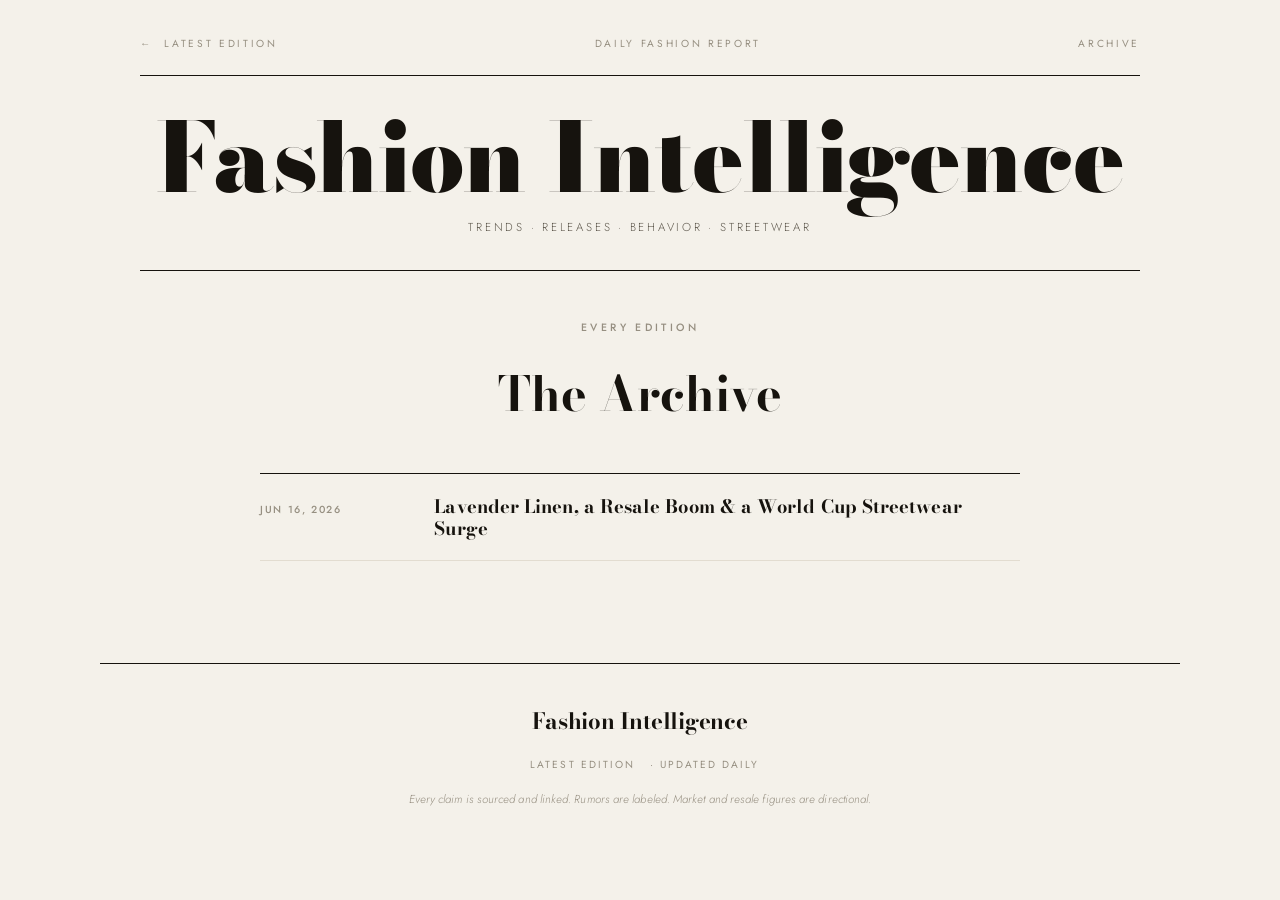
==== docs/archive.html @ b0eaf0b9 "Fashion Intelligence — initial site Standalone daily fashion-intelligence report site (separate from" ====
<!DOCTYPE html>
<html lang="en">
<head>
  <meta charset="UTF-8" />
  <meta name="viewport" content="width=device-width, initial-scale=1.0" />
  <title>Archive — Fashion Intelligence</title>
  <link rel="preconnect" href="https://fonts.googleapis.com" />
  <link rel="preconnect" href="https://fonts.gstatic.com" crossorigin />
  <link href="https://fonts.googleapis.com/css2?family=Bodoni+Moda:ital,opsz,wght@0,6..96,400;0,6..96,700;0,6..96,900;1,6..96,400;1,6..96,700&family=Jost:ital,wght@0,300;0,400;0,500;1,400&display=swap" rel="stylesheet" />
  <link rel="stylesheet" href="style.css" />
</head>
<body>

  <header class="site-head container">
    <div class="topline">
      <span><a href="index.html">&larr;&nbsp;&nbsp;Latest Edition</a></span>
      <span>Daily Fashion Report</span>
      <span>Archive</span>
    </div>
    <div class="wordmark-block">
      <h1 class="wordmark">Fashion Intelligence</h1>
      <p class="tagline">Trends · Releases · Behavior · Streetwear</p>
    </div>
  </header>

  <main class="container">
    <div class="page-head">
      <span class="kicker">Every Edition</span>
      <h1>The Archive</h1>
    </div>

    <section class="section" style="border-bottom:none; padding-top:0;">
      <ul class="archive-list">
        <li class="archive-item">
          <span class="archive-date">Jun 16, 2026</span>
          <span class="archive-headline">
            <a href="editions/2026-06-16.html">Lavender Linen, a Resale Boom &amp; a World Cup Streetwear Surge</a>
          </span>
        </li>
      </ul>
    </section>
  </main>

  <footer class="site-foot container">
    <div class="foot-mark">Fashion Intelligence</div>
    <div class="foot-links">
      <a href="index.html">Latest Edition</a> · Updated Daily
    </div>
    <p class="foot-note">Every claim is sourced and linked. Rumors are labeled. Market and resale figures are directional.</p>
  </footer>

</body>
</html>
---- docs/style.css ----
/* ═══════════════════════════════════════════════════════════════════════
   FASHION INTELLIGENCE — Design System
   Sleek editorial aesthetic · Bodoni Moda (display) + Jost (sans)
   ═══════════════════════════════════════════════════════════════════════ */

/* ── Reset ─────────────────────────────────────────────────────────────── */
*, *::before, *::after { box-sizing: border-box; margin: 0; padding: 0; }

/* ── Tokens ────────────────────────────────────────────────────────────── */
:root {
  --bone:        #f4f1ea;   /* page background */
  --paper:       #faf8f3;   /* raised surfaces */
  --ink:         #16130e;   /* near-black */
  --ink-soft:    #5f594e;   /* secondary text */
  --ink-faint:   #968f81;   /* tertiary / meta */
  --line:        #e2dcd0;   /* hairlines */
  --line-mid:    #cfc7b7;
  --line-strong: #16130e;   /* rules */
  --invert-bg:   #16130e;   /* dark panels */
  --invert-tx:   #f4f1ea;

  --display: 'Bodoni Moda', 'Didot', 'Times New Roman', serif;
  --sans:    'Jost', 'Helvetica Neue', Arial, sans-serif;

  --maxw: 1080px;
  --readw: 760px;
}

/* ── Base ──────────────────────────────────────────────────────────────── */
html {
  background: var(--bone);
  -webkit-text-size-adjust: 100%;
  scroll-behavior: smooth;
}

body {
  font-family: var(--sans);
  font-weight: 300;
  color: var(--ink);
  background: var(--bone);
  line-height: 1.7;
  letter-spacing: 0.005em;
  -webkit-font-smoothing: antialiased;
}

.container {
  max-width: var(--maxw);
  margin: 0 auto;
  padding: 0 2.5rem;
}

a { color: var(--ink); text-decoration: none; }
a:hover { text-decoration: underline; text-underline-offset: 3px; }

::selection { background: var(--ink); color: var(--bone); }

/* ── Shared atoms ──────────────────────────────────────────────────────── */
.kicker {
  font-family: var(--sans);
  font-weight: 500;
  font-size: 0.66rem;
  letter-spacing: 0.32em;
  text-transform: uppercase;
  color: var(--ink-faint);
}

.chip {
  display: inline-block;
  font-family: var(--sans);
  font-weight: 500;
  font-size: 0.58rem;
  letter-spacing: 0.18em;
  text-transform: uppercase;
  padding: 0.22rem 0.55rem;
  background: var(--ink);
  color: var(--bone);
  vertical-align: middle;
  line-height: 1;
}
.chip--out {
  background: transparent;
  color: var(--ink-soft);
  border: 1px solid var(--line-mid);
}
.chip--rumor {
  background: transparent;
  color: var(--ink-faint);
  border: 1px dashed var(--line-mid);
}

.tag {
  display: inline-block;
  font-family: var(--sans);
  font-weight: 400;
  font-size: 0.72rem;
  letter-spacing: 0.02em;
  color: var(--ink-soft);
  border: 1px solid var(--line-mid);
  border-radius: 100px;
  padding: 0.2rem 0.75rem;
  margin: 0.18rem 0.28rem 0.18rem 0;
}

/* ═══════════════════════════════════════════════════════════════════════
   MASTHEAD
   ═══════════════════════════════════════════════════════════════════════ */
.site-head { padding-top: 2.2rem; }

.topline {
  display: flex;
  justify-content: space-between;
  align-items: center;
  font-family: var(--sans);
  font-weight: 400;
  font-size: 0.64rem;
  letter-spacing: 0.26em;
  text-transform: uppercase;
  color: var(--ink-faint);
  padding-bottom: 1.4rem;
}
.topline a { color: var(--ink-faint); }
.topline a:hover { color: var(--ink); text-decoration: none; }

.wordmark-block {
  text-align: center;
  border-top: 1px solid var(--line-strong);
  border-bottom: 1px solid var(--line-strong);
  padding: 2.4rem 0 2rem;
}
.wordmark {
  font-family: var(--display);
  font-optical-sizing: auto;
  font-weight: 900;
  font-size: clamp(2.6rem, 9vw, 6rem);
  line-height: 0.9;
  letter-spacing: -0.01em;
  color: var(--ink);
}
.wordmark .amp { font-style: italic; font-weight: 400; }
.tagline {
  font-family: var(--sans);
  font-weight: 300;
  font-size: 0.72rem;
  letter-spacing: 0.24em;
  text-transform: uppercase;
  color: var(--ink-soft);
  margin-top: 1.1rem;
}

/* Section nav */
.mainnav {
  display: flex;
  justify-content: center;
  align-items: center;
  flex-wrap: wrap;
  gap: 0 1.4rem;
  font-family: var(--sans);
  font-weight: 400;
  font-size: 0.66rem;
  letter-spacing: 0.16em;
  text-transform: uppercase;
  padding: 1.1rem 0;
  border-bottom: 1px solid var(--line);
}
.mainnav a { color: var(--ink-soft); }
.mainnav a:hover { color: var(--ink); text-decoration: none; }

/* ═══════════════════════════════════════════════════════════════════════
   REPORT / CONTENT
   ═══════════════════════════════════════════════════════════════════════ */
.report-head {
  padding: 3rem 0 2.4rem;
  text-align: center;
  max-width: var(--readw);
  margin: 0 auto;
}
.report-date {
  font-family: var(--sans);
  font-weight: 400;
  font-size: 0.68rem;
  letter-spacing: 0.28em;
  text-transform: uppercase;
  color: var(--ink-faint);
  margin-bottom: 1.4rem;
}
.report-title {
  font-family: var(--display);
  font-weight: 700;
  font-size: clamp(1.9rem, 4.6vw, 3.1rem);
  line-height: 1.08;
  letter-spacing: -0.01em;
}
.report-standfirst {
  font-family: var(--sans);
  font-weight: 300;
  font-size: 1rem;
  line-height: 1.7;
  color: var(--ink-soft);
  margin-top: 1.4rem;
  font-style: normal;
}

/* Executive summary */
.summary {
  max-width: var(--readw);
  margin: 0 auto 1rem;
  border-top: 1px solid var(--line-strong);
  border-bottom: 1px solid var(--line-strong);
  padding: 1.8rem 0;
}
.summary .kicker { display: block; text-align: center; margin-bottom: 1.3rem; }
.summary ul { list-style: none; }
.summary li {
  position: relative;
  padding: 0.55rem 0 0.55rem 2.6rem;
  font-size: 0.94rem;
  line-height: 1.6;
  border-bottom: 1px solid var(--line);
}
.summary li:last-child { border-bottom: none; }
.summary li::before {
  counter-increment: sum;
  content: counter(sum, decimal-leading-zero);
  position: absolute;
  left: 0;
  top: 0.62rem;
  font-family: var(--display);
  font-style: italic;
  font-size: 0.95rem;
  color: var(--ink-faint);
}
.summary ul { counter-reset: sum; }

/* Section frame */
.section {
  padding: 3.4rem 0;
  border-bottom: 1px solid var(--line);
  scroll-margin-top: 1rem;
}
.section-head {
  display: flex;
  align-items: baseline;
  gap: 1.1rem;
  margin-bottom: 2rem;
  padding-bottom: 1rem;
  border-bottom: 1px solid var(--line-strong);
}
.section-num {
  font-family: var(--display);
  font-style: italic;
  font-weight: 400;
  font-size: 1.5rem;
  color: var(--ink-faint);
  line-height: 1;
}
.section-title {
  font-family: var(--display);
  font-weight: 700;
  font-size: clamp(1.5rem, 3.4vw, 2.1rem);
  line-height: 1;
  letter-spacing: -0.005em;
}
.section-sub {
  font-family: var(--sans);
  font-weight: 300;
  font-size: 0.74rem;
  letter-spacing: 0.04em;
  color: var(--ink-faint);
  margin-left: auto;
  text-align: right;
  max-width: 38%;
}

/* Prose */
.prose {
  max-width: var(--readw);
  font-size: 0.96rem;
  line-height: 1.78;
  color: var(--ink);
  margin-bottom: 1.2rem;
}
.prose--full { max-width: none; }
.prose strong { font-weight: 500; }
.prose a { text-decoration: underline; text-underline-offset: 2px; text-decoration-color: var(--line-mid); }
.prose a:hover { text-decoration-color: var(--ink); }
.lead-note {
  font-size: 0.78rem;
  color: var(--ink-faint);
  font-style: italic;
}

/* ── Color swatches ────────────────────────────────────────────────────── */
.swatches {
  display: grid;
  grid-template-columns: repeat(auto-fit, minmax(92px, 1fr));
  gap: 1.2rem;
  margin: 1.6rem 0 2rem;
}
.swatch { text-align: center; }
.swatch-chip {
  width: 100%;
  aspect-ratio: 1 / 1;
  border-radius: 50%;
  box-shadow: inset 0 0 0 1px rgba(22,19,14,0.10);
  margin-bottom: 0.7rem;
}
.swatch-name {
  display: block;
  font-family: var(--sans);
  font-weight: 400;
  font-size: 0.74rem;
  letter-spacing: 0.04em;
  line-height: 1.3;
}
.swatch-hex {
  display: block;
  font-family: var(--sans);
  font-weight: 300;
  font-size: 0.62rem;
  letter-spacing: 0.1em;
  color: var(--ink-faint);
  text-transform: uppercase;
  margin-top: 0.15rem;
}

/* ── Attribute rows (colors / silhouettes / fabrics / patterns) ────────── */
.attrs { margin: 1.4rem 0 0.5rem; }
.attr {
  display: grid;
  grid-template-columns: 150px 1fr;
  gap: 1.4rem;
  padding: 1.1rem 0;
  border-top: 1px solid var(--line);
}
.attr:last-child { border-bottom: 1px solid var(--line); }
.attr-label {
  font-family: var(--sans);
  font-weight: 500;
  font-size: 0.68rem;
  letter-spacing: 0.2em;
  text-transform: uppercase;
  color: var(--ink-soft);
  padding-top: 0.15rem;
}
.attr-body { font-size: 0.92rem; line-height: 1.65; }
.attr-body strong { font-weight: 500; }

/* ── Cards / grids ─────────────────────────────────────────────────────── */
.grid-2 { display: grid; grid-template-columns: 1fr 1fr; gap: 2.4rem; }
.grid-3 { display: grid; grid-template-columns: repeat(3, 1fr); gap: 2.2rem; }

/* Entry (designer / release / brand) */
.entry { padding-top: 1.1rem; border-top: 2px solid var(--ink); }
.entry + .entry { margin-top: 1.8rem; }
.entry-head {
  display: flex;
  align-items: baseline;
  justify-content: space-between;
  gap: 0.8rem;
  margin-bottom: 0.3rem;
}
.entry-name {
  font-family: var(--display);
  font-weight: 700;
  font-size: 1.15rem;
  line-height: 1.1;
}
.entry-meta {
  font-family: var(--sans);
  font-weight: 400;
  font-size: 0.66rem;
  letter-spacing: 0.14em;
  text-transform: uppercase;
  color: var(--ink-faint);
  margin-bottom: 0.6rem;
}
.entry-body { font-size: 0.9rem; line-height: 1.65; color: var(--ink); }
.entry-body a { text-decoration: underline; text-underline-offset: 2px; text-decoration-color: var(--line-mid); }

/* Stat band */
.stats {
  display: grid;
  grid-template-columns: repeat(auto-fit, minmax(150px, 1fr));
  gap: 0;
  margin: 1.6rem 0 2rem;
  border: 1px solid var(--line);
}
.stat {
  padding: 1.4rem 1.3rem;
  border-right: 1px solid var(--line);
}
.stat:last-child { border-right: none; }
.stat-num {
  font-family: var(--display);
  font-weight: 700;
  font-size: 1.9rem;
  line-height: 1;
  letter-spacing: -0.01em;
}
.stat-num .unit { font-size: 1.05rem; font-style: italic; font-weight: 400; }
.stat-label {
  font-family: var(--sans);
  font-weight: 300;
  font-size: 0.74rem;
  line-height: 1.4;
  color: var(--ink-soft);
  margin-top: 0.6rem;
}

/* ── Tables ────────────────────────────────────────────────────────────── */
.ftable { width: 100%; border-collapse: collapse; margin: 1.4rem 0; font-size: 0.86rem; }
.ftable th {
  font-family: var(--sans);
  font-weight: 500;
  font-size: 0.62rem;
  letter-spacing: 0.18em;
  text-transform: uppercase;
  color: var(--ink-faint);
  text-align: left;
  padding: 0 0.8rem 0.7rem;
  border-bottom: 1px solid var(--line-strong);
}
.ftable td {
  padding: 0.85rem 0.8rem;
  border-bottom: 1px solid var(--line);
  vertical-align: top;
  line-height: 1.5;
}
.ftable tr:last-child td { border-bottom: none; }
.ftable .nowrap { white-space: nowrap; }
.ftable .t-date { color: var(--ink-faint); white-space: nowrap; font-size: 0.8rem; }
.ftable .t-name { font-family: var(--display); font-weight: 700; font-size: 0.98rem; }
.ftable strong { font-weight: 500; }

/* City columns */
.cities { display: grid; grid-template-columns: repeat(3, 1fr); gap: 2.4rem; }
.city-name {
  font-family: var(--display);
  font-weight: 700;
  font-size: 1.3rem;
  padding-bottom: 0.6rem;
  margin-bottom: 0.9rem;
  border-bottom: 1px solid var(--line-strong);
}
.city-body { font-size: 0.88rem; line-height: 1.65; }

/* ── Watch list (inverted panel) ───────────────────────────────────────── */
.watch {
  background: var(--invert-bg);
  color: var(--invert-tx);
  margin: 3.4rem 0 0;
  padding: 3rem 2.5rem;
}
.watch .kicker { color: rgba(244,241,234,0.55); }
.watch h2 {
  font-family: var(--display);
  font-weight: 700;
  font-size: clamp(1.6rem, 3.4vw, 2.2rem);
  margin: 0.9rem 0 1.8rem;
}
.watch-table { width: 100%; border-collapse: collapse; font-size: 0.88rem; }
.watch-table th {
  font-family: var(--sans);
  font-weight: 500;
  font-size: 0.6rem;
  letter-spacing: 0.18em;
  text-transform: uppercase;
  color: rgba(244,241,234,0.45);
  text-align: left;
  padding: 0 0.8rem 0.7rem;
  border-bottom: 1px solid rgba(244,241,234,0.2);
}
.watch-table td {
  padding: 0.95rem 0.8rem;
  border-bottom: 1px solid rgba(244,241,234,0.1);
  vertical-align: top;
  line-height: 1.5;
}
.watch-table tr:last-child td { border-bottom: none; }
.watch-table .w-date {
  font-family: var(--display);
  font-style: italic;
  font-size: 1rem;
  white-space: nowrap;
  color: var(--invert-tx);
}
.watch-table .w-type {
  font-size: 0.58rem;
  letter-spacing: 0.16em;
  text-transform: uppercase;
  color: rgba(244,241,234,0.5);
  white-space: nowrap;
}
.watch-table strong { font-weight: 500; }
.watch-table a { color: var(--invert-tx); text-decoration: underline; text-underline-offset: 2px; }

/* ── Sources ───────────────────────────────────────────────────────────── */
.sources { padding: 2.6rem 0 1rem; }
.sources .kicker { display: block; margin-bottom: 1.2rem; }
.sources ol {
  columns: 2;
  column-gap: 2.4rem;
  list-style: none;
  counter-reset: src;
  font-size: 0.74rem;
  line-height: 1.6;
}
.sources li {
  break-inside: avoid;
  margin-bottom: 0.45rem;
  padding-left: 1.7rem;
  position: relative;
  color: var(--ink-soft);
}
.sources li::before {
  counter-increment: src;
  content: counter(src);
  position: absolute;
  left: 0;
  font-family: var(--display);
  font-style: italic;
  color: var(--ink-faint);
}
.sources a { text-decoration: underline; text-underline-offset: 2px; text-decoration-color: var(--line-mid); }

/* ═══════════════════════════════════════════════════════════════════════
   HOME PAGE
   ═══════════════════════════════════════════════════════════════════════ */
.hero {
  padding: 3.4rem 0;
  border-bottom: 1px solid var(--line);
}
.hero-kicker { display: block; text-align: center; margin-bottom: 1.6rem; }
.hero-title {
  font-family: var(--display);
  font-weight: 700;
  font-size: clamp(2rem, 5.2vw, 3.6rem);
  line-height: 1.06;
  letter-spacing: -0.012em;
  text-align: center;
  max-width: 14ch;
  margin: 0 auto 1.6rem;
}
.hero-title a { color: var(--ink); }
.hero-title a:hover { text-decoration: none; color: var(--ink-soft); }
.hero-dek {
  max-width: 60ch;
  margin: 0 auto 2.2rem;
  text-align: center;
  font-size: 1rem;
  line-height: 1.75;
  color: var(--ink-soft);
}
.hero-covers {
  display: flex;
  flex-wrap: wrap;
  justify-content: center;
  gap: 0.5rem;
  max-width: 70ch;
  margin: 0 auto 2.4rem;
}
.btn {
  display: inline-block;
  font-family: var(--sans);
  font-weight: 400;
  font-size: 0.68rem;
  letter-spacing: 0.22em;
  text-transform: uppercase;
  color: var(--bone);
  background: var(--ink);
  padding: 0.95rem 2.2rem;
  border: 1px solid var(--ink);
  transition: background 0.18s, color 0.18s;
}
.btn:hover { background: transparent; color: var(--ink); text-decoration: none; }
.btn-wrap { text-align: center; }

.archive-list { list-style: none; max-width: var(--readw); margin: 0 auto; }
.archive-item {
  display: flex;
  align-items: baseline;
  gap: 1.4rem;
  padding: 1.3rem 0;
  border-bottom: 1px solid var(--line);
}
.archive-item:first-child { border-top: 1px solid var(--line-strong); }
.archive-date {
  font-family: var(--sans);
  font-weight: 500;
  font-size: 0.64rem;
  letter-spacing: 0.16em;
  text-transform: uppercase;
  color: var(--ink-faint);
  white-space: nowrap;
  width: 9.5rem;
  flex-shrink: 0;
  padding-top: 0.35rem;
}
.archive-headline {
  font-family: var(--display);
  font-weight: 700;
  font-size: 1.15rem;
  line-height: 1.2;
}
.archive-headline a:hover { color: var(--ink-soft); text-decoration: none; }

.about {
  max-width: var(--readw);
  margin: 0 auto;
  font-size: 0.96rem;
  line-height: 1.8;
  color: var(--ink-soft);
}

.page-head {
  text-align: center;
  padding: 3rem 0 2.4rem;
}
.page-head .kicker { display: block; margin-bottom: 1rem; }
.page-head h1 {
  font-family: var(--display);
  font-weight: 700;
  font-size: clamp(2rem, 5vw, 3rem);
}

/* ═══════════════════════════════════════════════════════════════════════
   FOOTER
   ═══════════════════════════════════════════════════════════════════════ */
.site-foot {
  border-top: 1px solid var(--line-strong);
  margin-top: 3rem;
  padding: 2.4rem 0 3.4rem;
  text-align: center;
}
.foot-mark {
  font-family: var(--display);
  font-weight: 700;
  font-size: 1.4rem;
  letter-spacing: -0.01em;
}
.foot-links {
  font-family: var(--sans);
  font-weight: 400;
  font-size: 0.64rem;
  letter-spacing: 0.2em;
  text-transform: uppercase;
  color: var(--ink-faint);
  margin-top: 1rem;
}
.foot-links a { color: var(--ink-faint); margin: 0 0.6rem; }
.foot-links a:hover { color: var(--ink); text-decoration: none; }
.foot-note {
  font-size: 0.72rem;
  color: var(--ink-faint);
  margin-top: 1rem;
  font-style: italic;
}

/* ═══════════════════════════════════════════════════════════════════════
   RESPONSIVE
   ═══════════════════════════════════════════════════════════════════════ */
@media (max-width: 880px) {
  .container { padding: 0 1.6rem; }
  .grid-2, .grid-3, .cities { grid-template-columns: 1fr; gap: 1.8rem; }
  .section-sub { display: none; }
  .section-head { flex-wrap: wrap; }
  .attr { grid-template-columns: 1fr; gap: 0.4rem; }
  .sources ol { columns: 1; }
  .watch { padding: 2.2rem 1.6rem; }
  .stat { border-right: none; border-bottom: 1px solid var(--line); }
  .stat:last-child { border-bottom: none; }
}

@media (max-width: 560px) {
  .container { padding: 0 1.1rem; }
  .topline { font-size: 0.56rem; letter-spacing: 0.16em; }
  .mainnav { gap: 0 0.9rem; font-size: 0.6rem; }
  .archive-item { flex-direction: column; gap: 0.3rem; }
  .archive-date { padding-top: 0; }
  .watch-table thead { display: none; }
  .watch-table td { display: block; border-bottom: none; padding: 0.15rem 0; }
  .watch-table tr { display: block; padding: 1rem 0; border-bottom: 1px solid rgba(244,241,234,0.12); }
  .ftable thead { display: none; }
  .ftable td { display: block; padding: 0.15rem 0; border-bottom: none; }
  .ftable tr { display: block; padding: 1rem 0; border-bottom: 1px solid var(--line); }
}
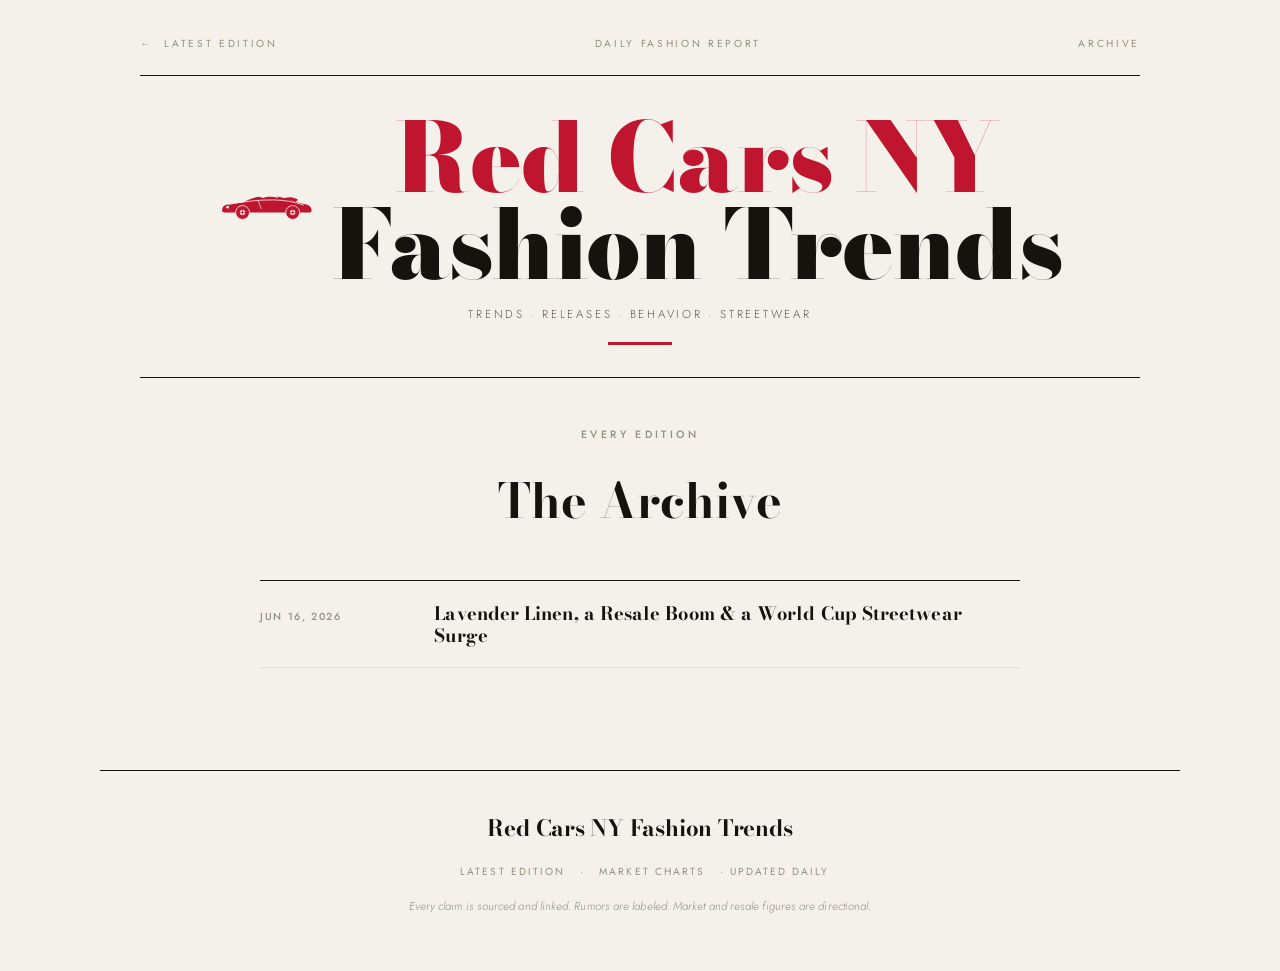
==== commit 3dd4e6fb: "Rebrand to Red Cars NY Fashion Trends; add car, charts, daily generator - Rebrand all pages to "Red " ====
--- a/docs/archive.html
+++ b/docs/archive.html
@@ -3,7 +3,7 @@
 <head>
   <meta charset="UTF-8" />
   <meta name="viewport" content="width=device-width, initial-scale=1.0" />
-  <title>Archive — Fashion Intelligence</title>
+  <title>Archive — Red Cars NY Fashion Trends</title>
   <link rel="preconnect" href="https://fonts.googleapis.com" />
   <link rel="preconnect" href="https://fonts.gstatic.com" crossorigin />
   <link href="https://fonts.googleapis.com/css2?family=Bodoni+Moda:ital,opsz,wght@0,6..96,400;0,6..96,700;0,6..96,900;1,6..96,400;1,6..96,700&family=Jost:ital,wght@0,300;0,400;0,500;1,400&display=swap" rel="stylesheet" />
@@ -18,8 +18,12 @@
       <span>Archive</span>
     </div>
     <div class="wordmark-block">
-      <h1 class="wordmark">Fashion Intelligence</h1>
+      <div class="brandmark">
+        <img class="car-logo" src="assets/redcar.svg" alt="Red Cars NY" />
+        <h1 class="wordmark"><span class="red">Red Cars NY</span><br />Fashion Trends</h1>
+      </div>
       <p class="tagline">Trends · Releases · Behavior · Streetwear</p>
+      <div class="accent-rule"></div>
     </div>
   </header>
 
@@ -42,9 +46,9 @@
   </main>
 
   <footer class="site-foot container">
-    <div class="foot-mark">Fashion Intelligence</div>
+    <div class="foot-mark">Red Cars NY Fashion Trends</div>
     <div class="foot-links">
-      <a href="index.html">Latest Edition</a> · Updated Daily
+      <a href="index.html">Latest Edition</a> · <a href="trends.html">Market Charts</a> · Updated Daily
     </div>
     <p class="foot-note">Every claim is sourced and linked. Rumors are labeled. Market and resale figures are directional.</p>
   </footer>
--- a/docs/style.css
+++ b/docs/style.css
@@ -18,6 +18,8 @@
   --line-strong: #16130e;   /* rules */
   --invert-bg:   #16130e;   /* dark panels */
   --invert-tx:   #f4f1ea;
+  --accent:      #c0152f;   /* Red Cars NY brand red */
+  --accent-soft: #e8c9cd;
 
   --display: 'Bodoni Moda', 'Didot', 'Times New Roman', serif;
   --sans:    'Jost', 'Helvetica Neue', Arial, sans-serif;
@@ -72,8 +74,8 @@
   letter-spacing: 0.18em;
   text-transform: uppercase;
   padding: 0.22rem 0.55rem;
-  background: var(--ink);
-  color: var(--bone);
+  background: var(--accent);
+  color: #fff;
   vertical-align: middle;
   line-height: 1;
 }
@@ -250,7 +252,7 @@
   font-style: italic;
   font-weight: 400;
   font-size: 1.5rem;
-  color: var(--ink-faint);
+  color: var(--accent);
   line-height: 1;
 }
 .section-title {
@@ -671,6 +673,97 @@
   .stat:last-child { border-bottom: none; }
 }
 
+/* ═══════════════════════════════════════════════════════════════════════
+   RED CARS NY — brandmark, hero car, charts
+   ═══════════════════════════════════════════════════════════════════════ */
+.brandmark {
+  display: flex;
+  align-items: center;
+  justify-content: center;
+  gap: 1.1rem;
+}
+.brandmark .car-logo {
+  width: 96px;
+  height: auto;
+  flex-shrink: 0;
+}
+.wordmark-block .wordmark .red { color: var(--accent); }
+.accent-rule {
+  width: 64px;
+  height: 3px;
+  background: var(--accent);
+  margin: 1.1rem auto 0;
+}
+
+/* Hero car on the home page */
+.hero-car {
+  display: block;
+  width: min(560px, 88%);
+  height: auto;
+  margin: 0 auto 2.2rem;
+}
+
+/* ── Charts ─────────────────────────────────────────────────────────────── */
+.chart-block {
+  margin: 0 0 2.6rem;
+}
+.chart-title {
+  font-family: var(--display);
+  font-weight: 700;
+  font-size: 1.15rem;
+  margin-bottom: 0.2rem;
+}
+.chart-note {
+  font-family: var(--sans);
+  font-weight: 300;
+  font-size: 0.8rem;
+  color: var(--ink-faint);
+  margin-bottom: 1.1rem;
+}
+.chart-svg { width: 100%; height: auto; display: block; }
+.chart-bar { fill: var(--accent); }
+.chart-bar.alt { fill: var(--ink); }
+.chart-bar.mute { fill: var(--line-mid); }
+.chart-axis { stroke: var(--line-mid); stroke-width: 1; }
+.chart-grid { stroke: var(--line); stroke-width: 1; }
+.chart-label {
+  font-family: var(--sans);
+  font-size: 11px;
+  fill: var(--ink-soft);
+}
+.chart-value {
+  font-family: var(--sans);
+  font-weight: 500;
+  font-size: 11px;
+  fill: var(--ink);
+}
+.chart-axis-label {
+  font-family: var(--sans);
+  font-size: 10px;
+  letter-spacing: 0.12em;
+  text-transform: uppercase;
+  fill: var(--ink-faint);
+}
+.legend {
+  display: flex;
+  flex-wrap: wrap;
+  gap: 1.2rem;
+  margin: 0.6rem 0 0;
+  font-family: var(--sans);
+  font-size: 0.78rem;
+  color: var(--ink-soft);
+}
+.legend span { display: inline-flex; align-items: center; gap: 0.4rem; }
+.legend i { width: 12px; height: 12px; display: inline-block; border-radius: 2px; }
+.legend i.c-accent { background: var(--accent); }
+.legend i.c-ink { background: var(--ink); }
+.legend i.c-mute { background: var(--line-mid); }
+
+@media (max-width: 700px) {
+  .brandmark { flex-direction: column; gap: 0.7rem; }
+  .brandmark .car-logo { width: 110px; }
+}
+
 @media (max-width: 560px) {
   .container { padding: 0 1.1rem; }
   .topline { font-size: 0.56rem; letter-spacing: 0.16em; }
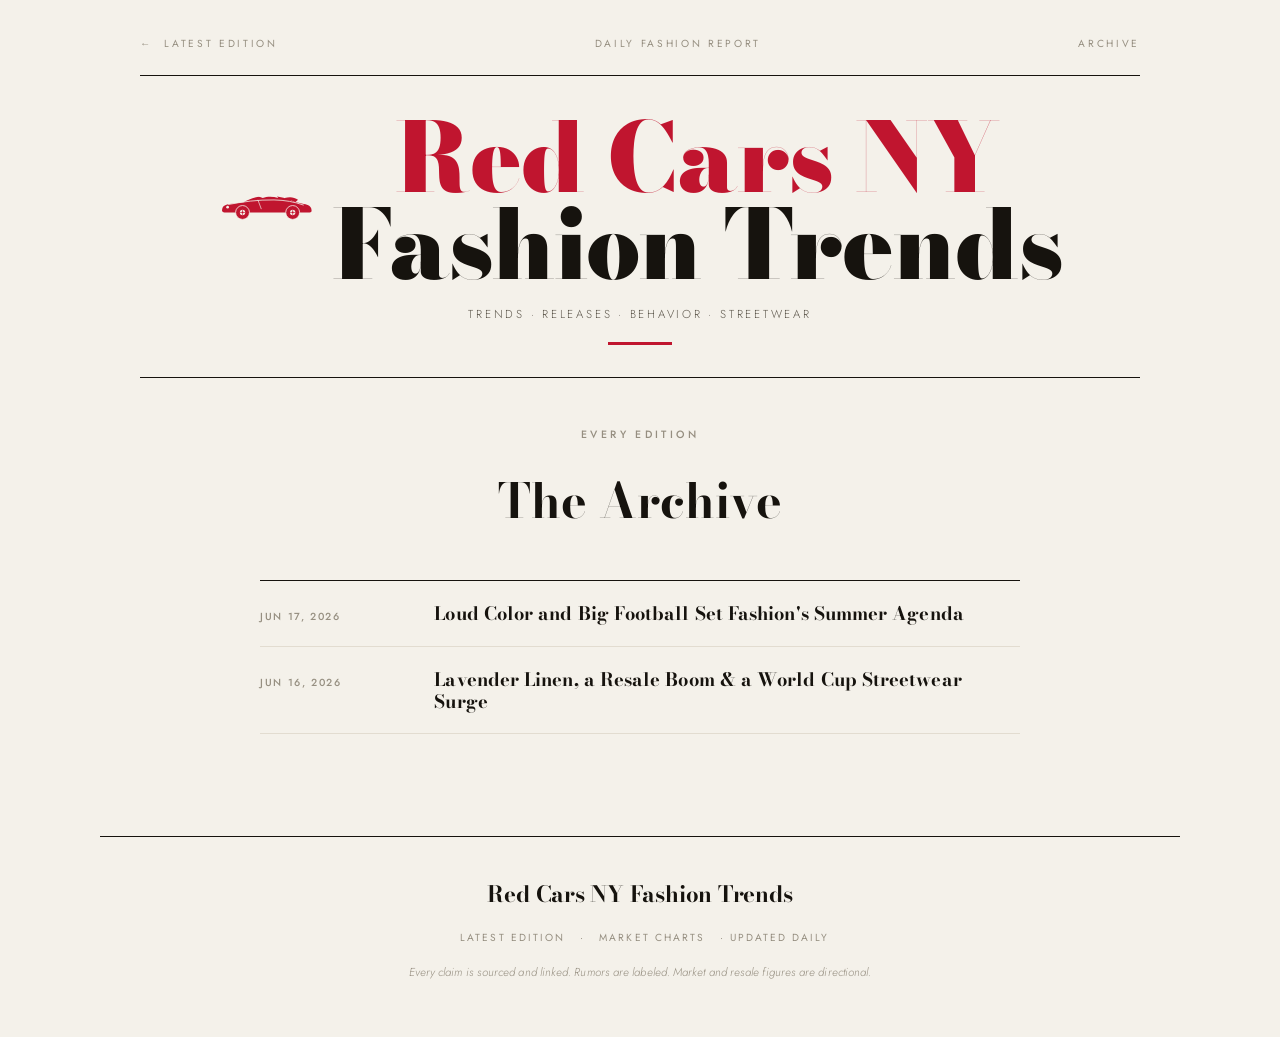
==== commit 4f8950b7: "Daily fashion report: 2026-06-17" ====
--- a/docs/archive.html
+++ b/docs/archive.html
@@ -32,14 +32,15 @@
       <span class="kicker">Every Edition</span>
       <h1>The Archive</h1>
     </div>
-
     <section class="section" style="border-bottom:none; padding-top:0;">
       <ul class="archive-list">
         <li class="archive-item">
+          <span class="archive-date">Jun 17, 2026</span>
+          <span class="archive-headline"><a href="editions/2026-06-17.html">Loud Color and Big Football Set Fashion's Summer Agenda</a></span>
+        </li>
+        <li class="archive-item">
           <span class="archive-date">Jun 16, 2026</span>
-          <span class="archive-headline">
-            <a href="editions/2026-06-16.html">Lavender Linen, a Resale Boom &amp; a World Cup Streetwear Surge</a>
-          </span>
+          <span class="archive-headline"><a href="editions/2026-06-16.html">Lavender Linen, a Resale Boom & a World Cup Streetwear Surge</a></span>
         </li>
       </ul>
     </section>
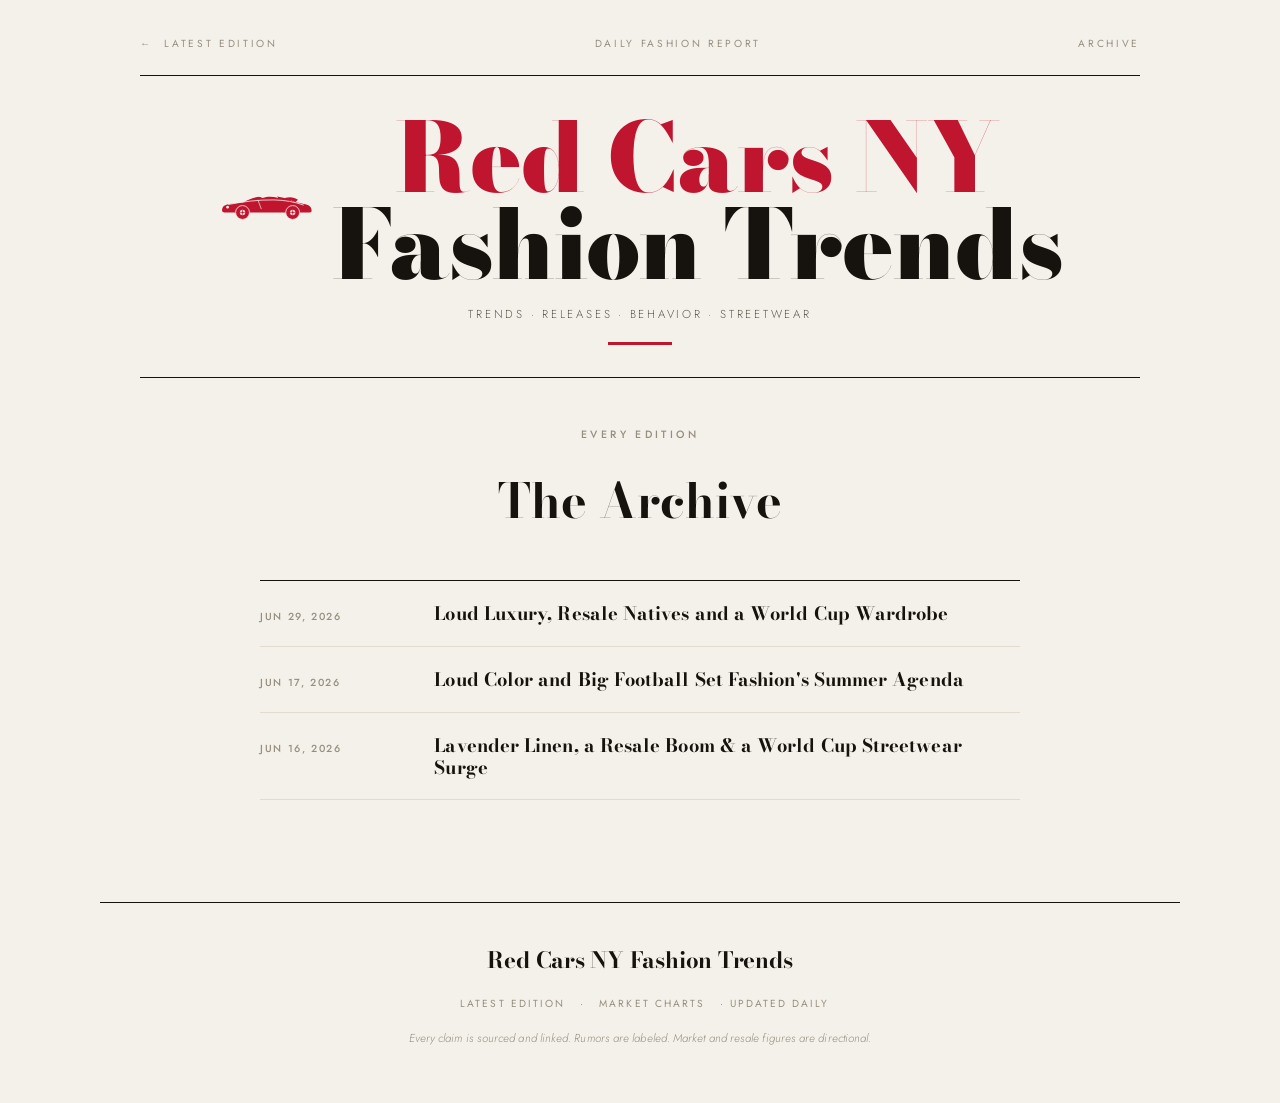
==== commit f81659b8: "Daily fashion report: 2026-06-29" ====
--- a/docs/archive.html
+++ b/docs/archive.html
@@ -35,6 +35,10 @@
     <section class="section" style="border-bottom:none; padding-top:0;">
       <ul class="archive-list">
         <li class="archive-item">
+          <span class="archive-date">Jun 29, 2026</span>
+          <span class="archive-headline"><a href="editions/2026-06-29.html">Loud Luxury, Resale Natives and a World Cup Wardrobe</a></span>
+        </li>
+        <li class="archive-item">
           <span class="archive-date">Jun 17, 2026</span>
           <span class="archive-headline"><a href="editions/2026-06-17.html">Loud Color and Big Football Set Fashion's Summer Agenda</a></span>
         </li>
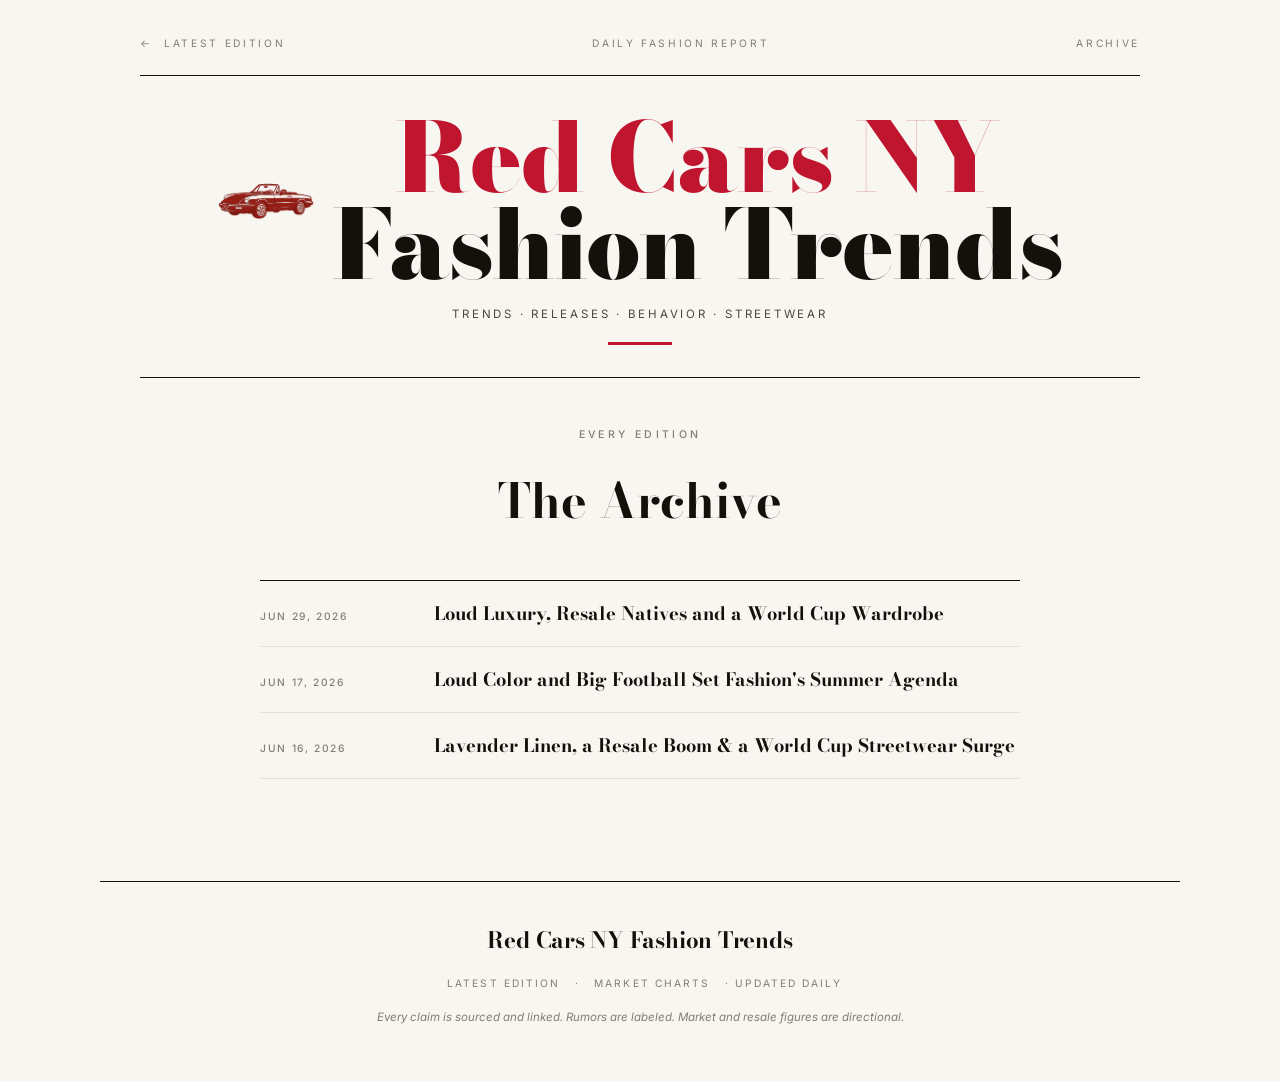
==== commit 1be802f0: "Use the real Red Cars NY car photo as the logo Replace the hand-drawn SVG with the client's actual c" ====
--- a/docs/archive.html
+++ b/docs/archive.html
@@ -19,7 +19,7 @@
     </div>
     <div class="wordmark-block">
       <div class="brandmark">
-        <img class="car-logo" src="assets/redcar.svg" alt="Red Cars NY" />
+        <img class="car-logo" src="assets/redcar.png" alt="Red Cars NY" />
         <h1 class="wordmark"><span class="red">Red Cars NY</span><br />Fashion Trends</h1>
       </div>
       <p class="tagline">Trends · Releases · Behavior · Streetwear</p>
--- a/docs/style.css
+++ b/docs/style.css
@@ -1,6 +1,8 @@
+@import url('https://fonts.googleapis.com/css2?family=Inter:wght@400;500;600;700&display=swap');
+
 /* ═══════════════════════════════════════════════════════════════════════
    FASHION INTELLIGENCE — Design System
-   Sleek editorial aesthetic · Bodoni Moda (display) + Jost (sans)
+   Editorial aesthetic · Bodoni Moda (display headlines) + Inter (text/UI)
    ═══════════════════════════════════════════════════════════════════════ */
 
 /* ── Reset ─────────────────────────────────────────────────────────────── */
@@ -8,21 +10,21 @@
 
 /* ── Tokens ────────────────────────────────────────────────────────────── */
 :root {
-  --bone:        #f4f1ea;   /* page background */
-  --paper:       #faf8f3;   /* raised surfaces */
-  --ink:         #16130e;   /* near-black */
-  --ink-soft:    #5f594e;   /* secondary text */
-  --ink-faint:   #968f81;   /* tertiary / meta */
-  --line:        #e2dcd0;   /* hairlines */
+  --bone:        #f8f6f1;   /* page background — cleaner, lighter */
+  --paper:       #fdfcfa;   /* raised surfaces */
+  --ink:         #14110c;   /* near-black body text */
+  --ink-soft:    #4d473d;   /* secondary text — darker for readability */
+  --ink-faint:   #847d70;   /* tertiary / meta */
+  --line:        #e4ded3;   /* hairlines */
   --line-mid:    #cfc7b7;
-  --line-strong: #16130e;   /* rules */
-  --invert-bg:   #16130e;   /* dark panels */
-  --invert-tx:   #f4f1ea;
+  --line-strong: #14110c;   /* rules */
+  --invert-bg:   #14110c;   /* dark panels */
+  --invert-tx:   #f8f6f1;
   --accent:      #c0152f;   /* Red Cars NY brand red */
   --accent-soft: #e8c9cd;
 
   --display: 'Bodoni Moda', 'Didot', 'Times New Roman', serif;
-  --sans:    'Jost', 'Helvetica Neue', Arial, sans-serif;
+  --sans:    'Inter', system-ui, -apple-system, 'Helvetica Neue', Arial, sans-serif;
 
   --maxw: 1080px;
   --readw: 760px;
@@ -37,12 +39,13 @@
 
 body {
   font-family: var(--sans);
-  font-weight: 300;
+  font-weight: 400;
   color: var(--ink);
   background: var(--bone);
   line-height: 1.7;
-  letter-spacing: 0.005em;
+  letter-spacing: 0;
   -webkit-font-smoothing: antialiased;
+  text-rendering: optimizeLegibility;
 }
 
 .container {
@@ -141,7 +144,7 @@
 .wordmark .amp { font-style: italic; font-weight: 400; }
 .tagline {
   font-family: var(--sans);
-  font-weight: 300;
+  font-weight: 400;
   font-size: 0.72rem;
   letter-spacing: 0.24em;
   text-transform: uppercase;
@@ -194,8 +197,8 @@
 }
 .report-standfirst {
   font-family: var(--sans);
-  font-weight: 300;
-  font-size: 1rem;
+  font-weight: 400;
+  font-size: 1.05rem;
   line-height: 1.7;
   color: var(--ink-soft);
   margin-top: 1.4rem;
@@ -264,7 +267,7 @@
 }
 .section-sub {
   font-family: var(--sans);
-  font-weight: 300;
+  font-weight: 400;
   font-size: 0.74rem;
   letter-spacing: 0.04em;
   color: var(--ink-faint);
@@ -276,8 +279,8 @@
 /* Prose */
 .prose {
   max-width: var(--readw);
-  font-size: 0.96rem;
-  line-height: 1.78;
+  font-size: 1.02rem;
+  line-height: 1.8;
   color: var(--ink);
   margin-bottom: 1.2rem;
 }
@@ -317,7 +320,7 @@
 .swatch-hex {
   display: block;
   font-family: var(--sans);
-  font-weight: 300;
+  font-weight: 400;
   font-size: 0.62rem;
   letter-spacing: 0.1em;
   color: var(--ink-faint);
@@ -344,7 +347,7 @@
   color: var(--ink-soft);
   padding-top: 0.15rem;
 }
-.attr-body { font-size: 0.92rem; line-height: 1.65; }
+.attr-body { font-size: 0.95rem; line-height: 1.65; }
 .attr-body strong { font-weight: 500; }
 
 /* ── Cards / grids ─────────────────────────────────────────────────────── */
@@ -376,7 +379,7 @@
   color: var(--ink-faint);
   margin-bottom: 0.6rem;
 }
-.entry-body { font-size: 0.9rem; line-height: 1.65; color: var(--ink); }
+.entry-body { font-size: 0.93rem; line-height: 1.65; color: var(--ink); }
 .entry-body a { text-decoration: underline; text-underline-offset: 2px; text-decoration-color: var(--line-mid); }
 
 /* Stat band */
@@ -402,7 +405,7 @@
 .stat-num .unit { font-size: 1.05rem; font-style: italic; font-weight: 400; }
 .stat-label {
   font-family: var(--sans);
-  font-weight: 300;
+  font-weight: 400;
   font-size: 0.74rem;
   line-height: 1.4;
   color: var(--ink-soft);
@@ -715,7 +718,7 @@
 }
 .chart-note {
   font-family: var(--sans);
-  font-weight: 300;
+  font-weight: 400;
   font-size: 0.8rem;
   color: var(--ink-faint);
   margin-bottom: 1.1rem;
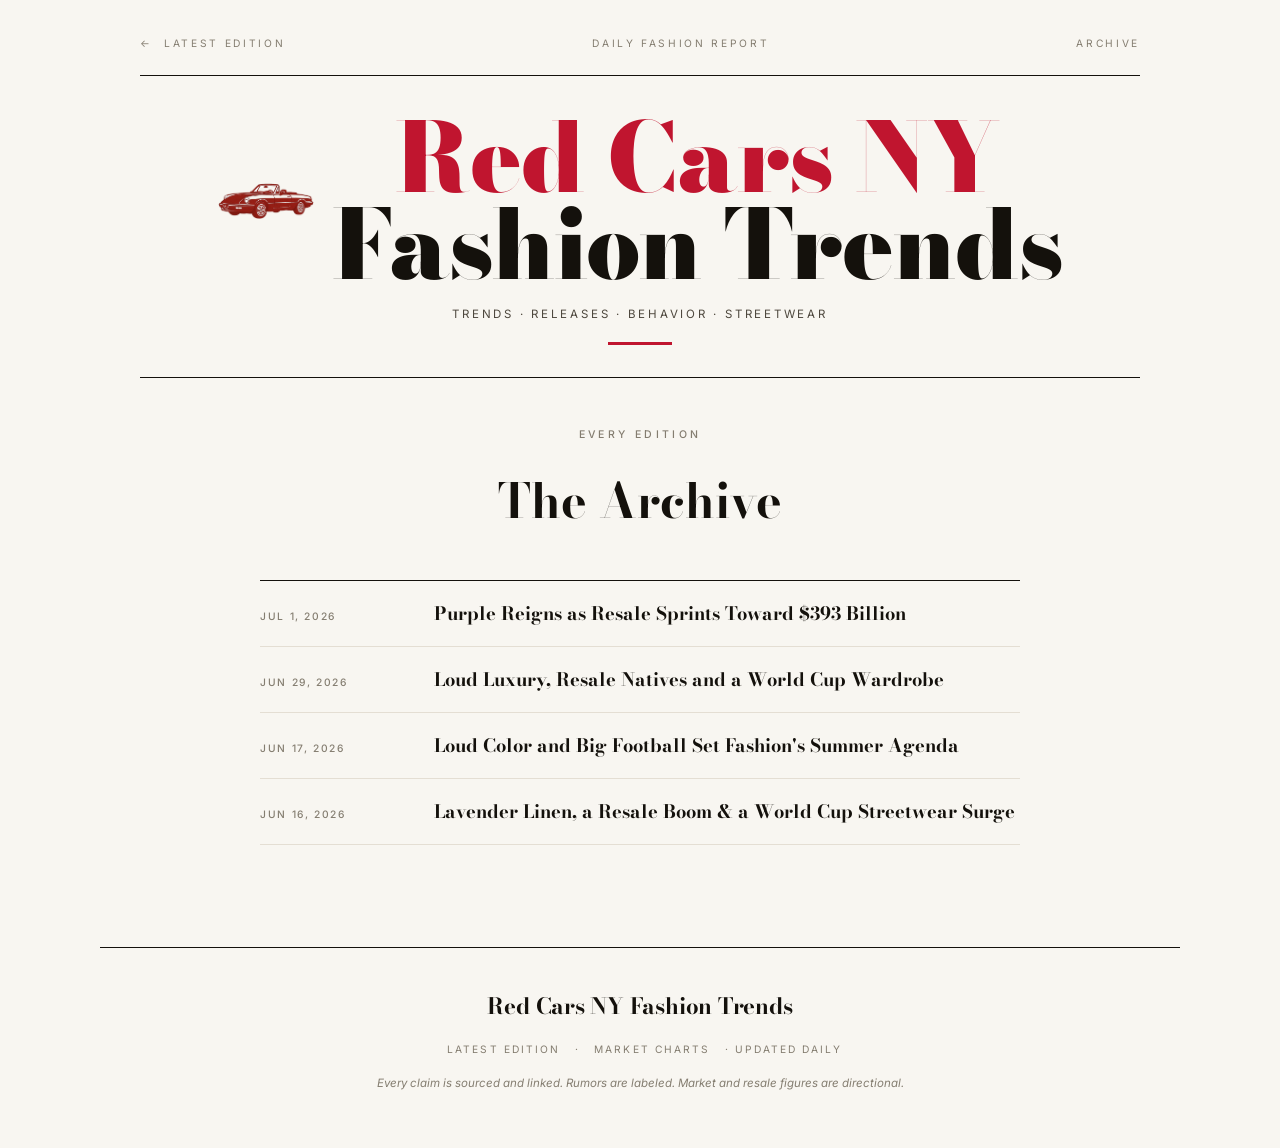
==== commit bddfcf9a: "Daily fashion report: 2026-07-01" ====
--- a/docs/archive.html
+++ b/docs/archive.html
@@ -35,6 +35,10 @@
     <section class="section" style="border-bottom:none; padding-top:0;">
       <ul class="archive-list">
         <li class="archive-item">
+          <span class="archive-date">Jul 1, 2026</span>
+          <span class="archive-headline"><a href="editions/2026-07-01.html">Purple Reigns as Resale Sprints Toward $393 Billion</a></span>
+        </li>
+        <li class="archive-item">
           <span class="archive-date">Jun 29, 2026</span>
           <span class="archive-headline"><a href="editions/2026-06-29.html">Loud Luxury, Resale Natives and a World Cup Wardrobe</a></span>
         </li>
